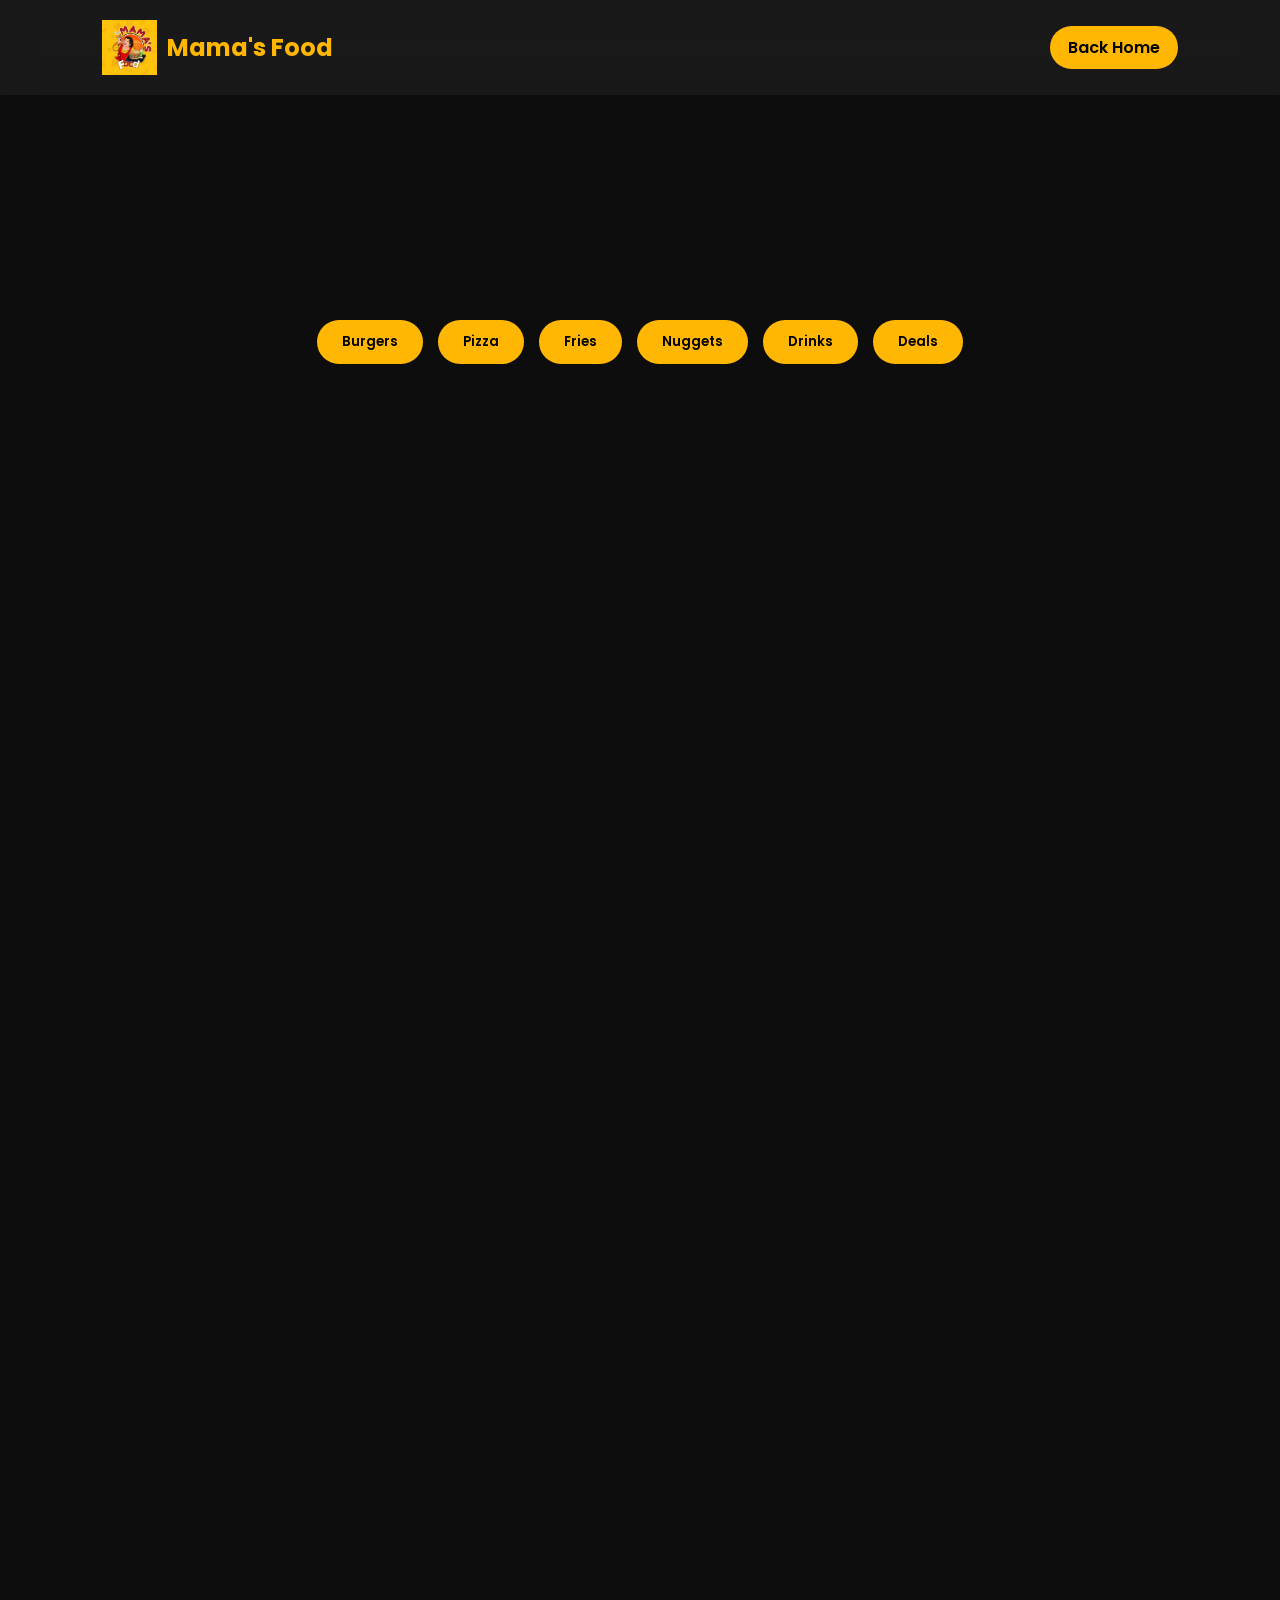
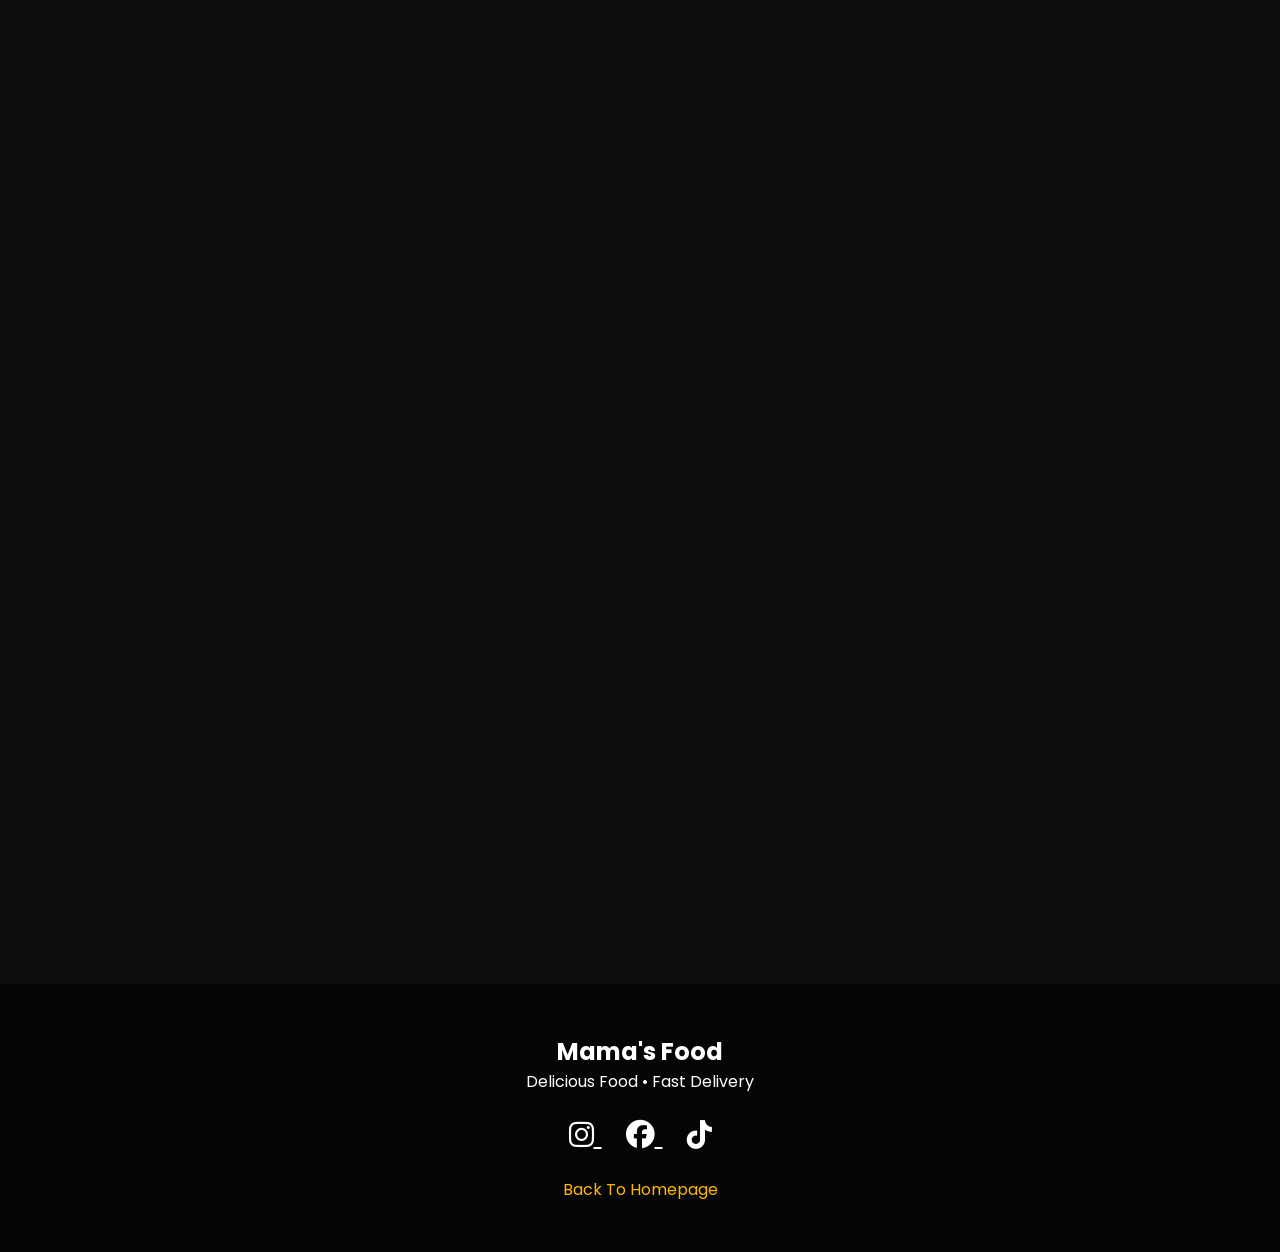
==== menu.html @ 86e077c3 "Add files via upload" ====
<!DOCTYPE html>
<html lang="en">
<head>
    <meta charset="UTF-8">
    <meta name="viewport" content="width=device-width, initial-scale=1.0">
    <title>Menu | Mama's Food</title>

    <link rel="stylesheet" href="style.css">

    <!-- AOS -->
    <link rel="stylesheet"
    href="https://unpkg.com/aos@2.3.4/dist/aos.css">

    <!-- Font Awesome -->
    <link rel="stylesheet"
    href="https://cdnjs.cloudflare.com/ajax/libs/font-awesome/6.5.1/css/all.min.css">
</head>
<body>

    <!-- Navigation -->
    <nav>

        <div class="logo">
            <img src="images/logo.png" alt="logo">
            <h2>Mama's Food</h2>
        </div>

        <ul>
            <li>
                <a href="index.html" class="menu-btn">
                    Back Home
                </a>
            </li>
        </ul>

    </nav>

    <!-- Header -->
    <section class="menu-header">

        <h1 data-aos="zoom-in">
            Our Delicious Menu
        </h1>

        <p data-aos="fade-up">
            Freshly prepared food made with love.
        </p>

    </section>

    <!-- Categories -->
    <section class="categories">

        <button>Burgers</button>
        <button>Pizza</button>
        <button>Fries</button>
        <button>Nuggets</button>
        <button>Drinks</button>
        <button>Deals</button>

    </section>

    <!-- Menu Grid -->
    <section class="menu-grid">

        <!-- Burger -->
        <div class="menu-card" data-aos="fade-up">

            <img src="images/burger.jpg" alt="Burger">

            <div class="menu-info">

                <h3>Zinger Burger</h3>

                <p>
                    Crispy chicken fillet,
                    fresh vegetables and cheese.
                </p>

                <span>Rs. 699</span>

                <button>Order Now</button>

            </div>

        </div>

        <!-- Pizza -->
        <div class="menu-card" data-aos="fade-up">

            <img src="images/pizza.jpg" alt="Pizza">

            <div class="menu-info">

                <h3>Chicken Fajita Pizza</h3>

                <p>
                    Cheese loaded pizza
                    with premium toppings.
                </p>

                <span>Rs. 1499</span>

                <button>Order Now</button>

            </div>

        </div>

        <!-- Fries -->
        <div class="menu-card" data-aos="fade-up">

            <img src="images/fries.jpg" alt="Fries">

            <div class="menu-info">

                <h3>French Fries</h3>

                <p>
                    Crispy golden fries
                    with special seasoning.
                </p>

                <span>Rs. 399</span>

                <button>Order Now</button>

            </div>

        </div>

        <!-- Nuggets -->
        <div class="menu-card" data-aos="fade-up">

            <img src="images/nuggets.png" alt="Nuggets">

            <div class="menu-info">

                <h3>Chicken Nuggets</h3>

                <p>
                    Crunchy nuggets served
                    with delicious sauces.
                </p>

                <span>Rs. 599</span>

                <button>Order Now</button>

            </div>

        </div>

        <!-- Drink -->
        <div class="menu-card" data-aos="fade-up">

            <img src="images/drink.png" alt="Drink">

            <div class="menu-info">

                <h3>Cold Drink</h3>

                <p>
                    Refreshing chilled drink
                    available in multiple flavors.
                </p>

                <span>Rs. 199</span>

                <button>Order Now</button>

            </div>

        </div>

        <!-- Deal -->
        <div class="menu-card" data-aos="fade-up">

            <img src="images/family.png" alt="Deal">

            <div class="menu-info">

                <h3>Family Deal</h3>

                <p>
                    2 Burgers + Fries +
                    Drinks at a discounted price.
                </p>

                <span>Rs. 1999</span>

                <button>Order Now</button>

            </div>

        </div>

    </section>

    <!-- Special Deal Section -->
    <section class="special-deal">

        <div class="deal-box"
             data-aos="zoom-in">

            <h2>
                Deal Of The Day
            </h2>

            <h1>
                Burger + Fries + Drink
            </h1>

            <h3>
                Only Rs. 999
            </h3>

            <div id="countdown">
                12:00:00
            </div>

            <button>
                Grab This Deal
            </button>

        </div>

    </section>

    <!-- Why Choose Us -->
    <section class="why-us">

        <h2 data-aos="fade-up">
            Why Choose Mama's Food?
        </h2>

        <div class="why-container">

            <div class="why-card"
                 data-aos="fade-right">

                <i class="fa-solid fa-burger"></i>

                <h3>Fresh Ingredients</h3>

                <p>
                    We use fresh ingredients
                    every day.
                </p>

            </div>

            <div class="why-card"
                 data-aos="zoom-in">

                <i class="fa-solid fa-truck-fast"></i>

                <h3>Fast Delivery</h3>

                <p>
                    Quick delivery right
                    to your doorstep.
                </p>

            </div>

            <div class="why-card"
                 data-aos="fade-left">

                <i class="fa-solid fa-star"></i>

                <h3>Top Rated</h3>

                <p>
                    Loved by thousands
                    of happy customers.
                </p>

            </div>

        </div>

    </section>

    <!-- Footer -->
    <footer>

        <h2>Mama's Food</h2>

        <p>
            Delicious Food • Fast Delivery
        </p>

        <div class="socials">

            <a href="#">
                <i class="fab fa-instagram"></i>
            </a>

            <a href="#">
                <i class="fab fa-facebook"></i>
            </a>

            <a href="#">
                <i class="fab fa-tiktok"></i>
            </a>

        </div>

        <a href="index.html"
           class="back-home">
            Back To Homepage
        </a>

    </footer>

    <!-- AOS -->
    <script src="https://unpkg.com/aos@2.3.4/dist/aos.js"></script>

    <!-- JS -->
    <script src="script.js"></script>

</body>
</html>
---- style.css ----
/* =========================
   GOOGLE FONT
========================= */

@import url('https://fonts.googleapis.com/css2?family=Poppins:wght@300;400;500;600;700;800&display=swap');

*{
    margin:0;
    padding:0;
    box-sizing:border-box;
    font-family:'Poppins',sans-serif;
}

html{
    scroll-behavior:smooth;
}

body{
    background:#0d0d0d;
    color:white;
    overflow-x:hidden;
}

/* =========================
   LOADER
========================= */

#loader{
    position:fixed;
    width:100%;
    height:100vh;
    background:#000;
    display:flex;
    justify-content:center;
    align-items:center;
    z-index:9999;
}

#loader h1{
    font-size:4rem;
    color:#ffb703;
}

/* =========================
   NAVBAR
========================= */

nav{
    position:fixed;
    width:100%;
    top:0;
    left:0;
    z-index:1000;

    display:flex;
    justify-content:space-between;
    align-items:center;

    padding:20px 8%;

    backdrop-filter:blur(20px);
    background:rgba(255,255,255,.05);
}

.logo{
    display:flex;
    align-items:center;
    gap:10px;
}

.logo img{
    width:55px;
}

.logo h2{
    color:#ffb703;
}

nav ul{
    display:flex;
    gap:25px;
    list-style:none;
}

nav a{
    text-decoration:none;
    color:white;
    transition:.3s;
}

nav a:hover{
    color:#ffb703;
}

.menu-btn{
    background:#ffb703;
    color:black !important;
    padding:10px 18px;
    border-radius:50px;
    font-weight:600;
}

/* =========================
   HERO
========================= */

#home{
    min-height:100vh;

    display:flex;
    align-items:center;
    justify-content:space-between;

    padding:120px 8%;
}

.hero-left{
    width:50%;
}

.hero-left h1{
    font-size:4rem;
    line-height:1.2;
}

.hero-left p{
    margin:20px 0;
    color:#cccccc;
    max-width:500px;
}

.main-btn{
    display:inline-block;
    padding:15px 35px;

    background:#ffb703;
    color:black;

    text-decoration:none;
    border-radius:50px;

    font-weight:700;
    transition:.4s;
}

.main-btn:hover{
    transform:translateY(-5px);
}

.hero-right{
    width:50%;
    position:relative;
}

#three-container{
    width:100%;
    height:500px;
}

.platter{
    width:450px;

    position:absolute;
    right:0;
    top:50%;

    transform:translateY(-50%);
    animation:spin 18s linear infinite;
}

@keyframes spin{
    from{
        transform:translateY(-50%) rotate(0deg);
    }
    to{
        transform:translateY(-50%) rotate(360deg);
    }
}

/* =========================
   FEATURED FOODS
========================= */

#foods{
    padding:100px 8%;
}

#foods h2{
    text-align:center;
    font-size:3rem;
    margin-bottom:50px;
}

.food-container{
    display:flex;
    flex-direction:column;
    gap:40px;
}

.food-card{
    display:flex;
    gap:30px;

    background:rgba(255,255,255,.05);
    backdrop-filter:blur(15px);

    border:1px solid rgba(255,255,255,.1);

    border-radius:20px;
    overflow:hidden;

    transition:.4s;
}

.food-card:hover{
    transform:translateY(-10px);
}

.food-card img{
    width:320px;
    object-fit:cover;
}

.food-info{
    padding:30px;
}

.food-info h3{
    margin-bottom:15px;
    font-size:2rem;
}

.food-info p{
    color:#cccccc;
    margin-bottom:15px;
}

.food-info span{
    color:#ffb703;
    font-size:1.3rem;
    font-weight:700;
}

/* =========================
   ABOUT
========================= */

#about{
    padding:100px 8%;
}

.about-content{
    text-align:center;
}

.about-content h2{
    font-size:3rem;
    margin-bottom:25px;
}

.about-content p{
    max-width:900px;
    margin:auto;
    color:#cccccc;
    line-height:1.8;
}

.stats{
    display:flex;
    justify-content:center;
    gap:50px;
    margin-top:50px;
}

.stat{
    background:rgba(255,255,255,.05);
    padding:30px;
    border-radius:20px;
}

.stat h3{
    color:#ffb703;
    font-size:2rem;
}

/* =========================
   CONTACT
========================= */

#contact{
    padding:100px 8%;
}

#contact h2{
    text-align:center;
    font-size:3rem;
    margin-bottom:50px;
}

.contact-container{
    display:grid;
    grid-template-columns:repeat(3,1fr);
    gap:30px;
}

.contact-box{
    text-align:center;

    padding:40px;

    border-radius:20px;

    background:rgba(255,255,255,.05);

    transition:.4s;
}

.contact-box:hover{
    transform:translateY(-10px);
}

.contact-box i{
    font-size:3rem;
    color:#ffb703;
    margin-bottom:20px;
}

.contact-box a{
    color:#ffb703;
    text-decoration:none;
}

/* =========================
   MENU PAGE
========================= */

.menu-header{
    text-align:center;
    padding-top:150px;
}

.menu-header h1{
    font-size:4rem;
}

.categories{
    display:flex;
    justify-content:center;
    flex-wrap:wrap;
    gap:15px;

    padding:50px;
}

.categories button{
    padding:12px 25px;

    border:none;

    border-radius:50px;

    background:#ffb703;

    cursor:pointer;

    font-weight:600;
}

.menu-grid{
    padding:50px 8%;

    display:grid;
    grid-template-columns:repeat(auto-fit,minmax(300px,1fr));
    gap:30px;
}

.menu-card{
    overflow:hidden;

    border-radius:20px;

    background:rgba(255,255,255,.05);

    transition:.4s;
}

.menu-card:hover{
    transform:translateY(-10px);
}

.menu-card img{
    width:100%;
    height:250px;
    object-fit:cover;
}

.menu-info{
    padding:25px;
}

.menu-info h3{
    margin-bottom:10px;
}

.menu-info p{
    color:#ccc;
}

.menu-info span{
    display:block;
    margin:15px 0;

    color:#ffb703;
    font-weight:700;
}

.menu-info button{
    width:100%;

    border:none;

    padding:12px;

    background:#ffb703;

    border-radius:50px;

    cursor:pointer;
}

/* =========================
   SPECIAL DEAL
========================= */

.special-deal{
    padding:100px 8%;
}

.deal-box{
    text-align:center;

    background:linear-gradient(
    135deg,
    #ffb703,
    #ff8c00
    );

    color:black;

    border-radius:30px;

    padding:60px;
}

#countdown{
    font-size:2rem;
    margin:25px 0;
    font-weight:bold;
}

/* =========================
   WHY US
========================= */

.why-us{
    padding:100px 8%;
}

.why-us h2{
    text-align:center;
    margin-bottom:50px;
}

.why-container{
    display:grid;
    grid-template-columns:repeat(3,1fr);
    gap:30px;
}

.why-card{
    text-align:center;
    padding:40px;

    background:rgba(255,255,255,.05);
    border-radius:20px;
}

.why-card i{
    font-size:3rem;
    color:#ffb703;
    margin-bottom:15px;
}

/* =========================
   FOOTER
========================= */

footer{
    text-align:center;
    padding:50px 20px;
    background:#050505;
}

.socials{
    margin:20px 0;
}

.socials a{
    color:white;
    font-size:1.8rem;
    margin:0 12px;
}

.back-home{
    color:#ffb703;
    text-decoration:none;
}

/* =========================
   WHATSAPP BUTTON
========================= */

.whatsapp-btn{
    position:fixed;
    bottom:25px;
    right:25px;

    width:65px;
    height:65px;

    background:#25D366;

    border-radius:50%;

    display:flex;
    justify-content:center;
    align-items:center;

    color:white;
    font-size:2rem;

    z-index:1000;
}

/* =========================
   RESPONSIVE
========================= */

@media(max-width:900px){

    #home{
        flex-direction:column;
        text-align:center;
    }

    .hero-left,
    .hero-right{
        width:100%;
    }

    .hero-left h1{
        font-size:3rem;
    }

    .platter{
        width:320px;
    }

    .food-card{
        flex-direction:column;
    }

    .food-card img{
        width:100%;
    }

    .stats{
        flex-direction:column;
    }

    .contact-container{
        grid-template-columns:1fr;
    }

    .why-container{
        grid-template-columns:1fr;
    }

    nav{
        flex-direction:column;
        gap:15px;
    }

    nav ul{
        flex-wrap:wrap;
        justify-content:center;
    }
}
.particle{
    position:fixed;
    width:6px;
    height:6px;
    background:#ffb703;
    border-radius:50%;
    opacity:.4;
    pointer-events:none;
    animation:floatParticle linear infinite;
}

@keyframes floatParticle{
    from{
        transform:translateY(0);
    }
    to{
        transform:translateY(-120vh);
    }
}
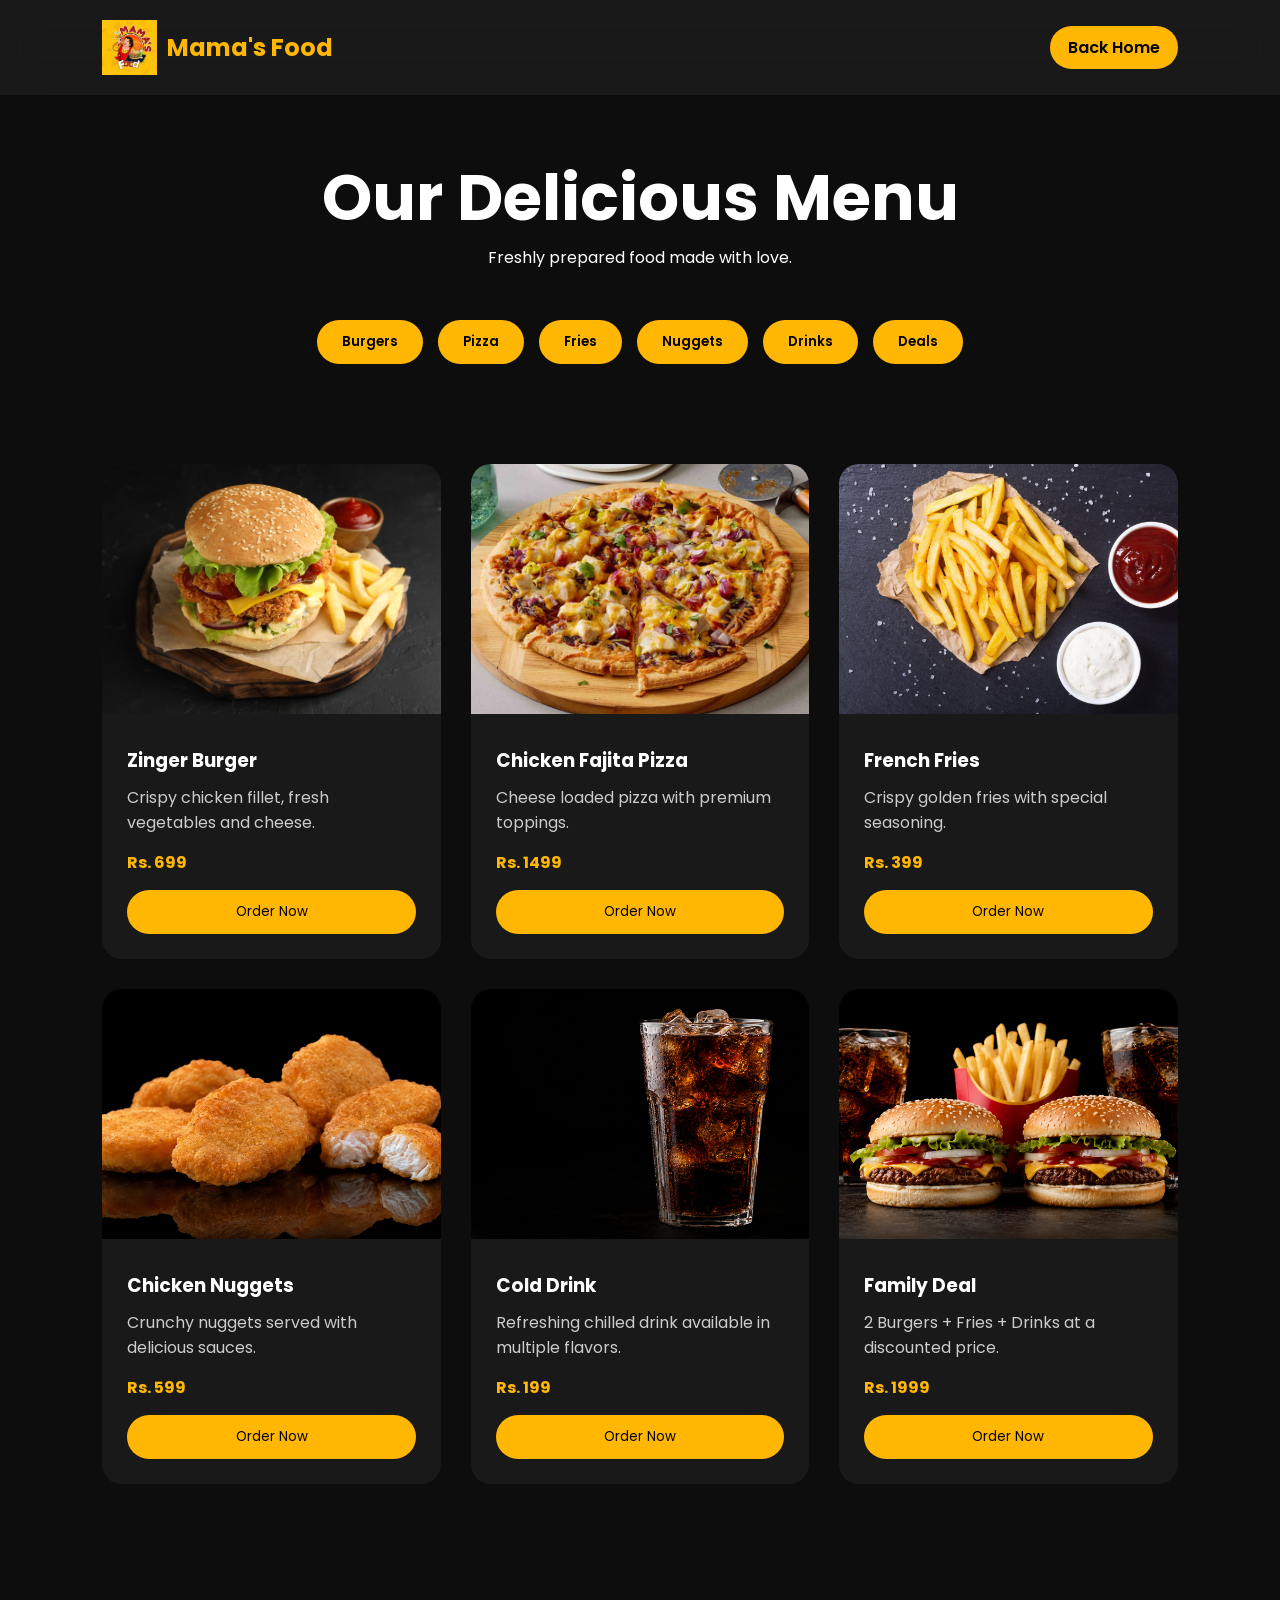
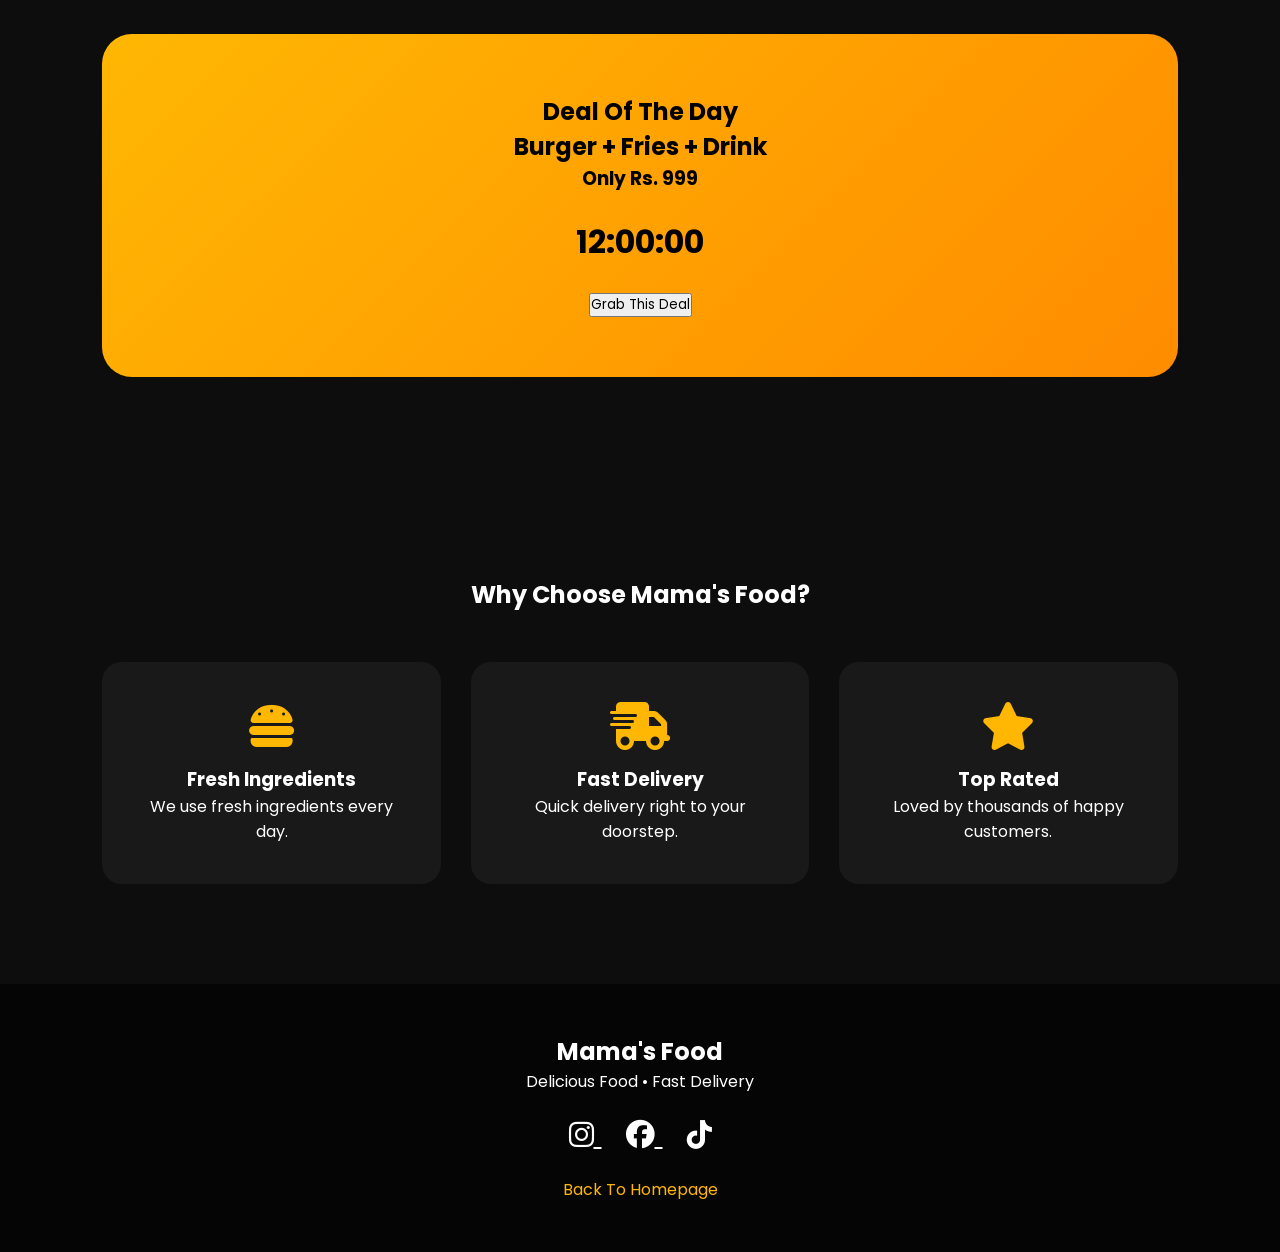
==== commit b834bbf3: "Update menu.html" ====
--- a/menu.html
+++ b/menu.html
@@ -7,9 +7,6 @@
 
     <link rel="stylesheet" href="style.css">
 
-    <!-- AOS -->
-    <link rel="stylesheet"
-    href="https://unpkg.com/aos@2.3.4/dist/aos.css">
 
     <!-- Font Awesome -->
     <link rel="stylesheet"
@@ -321,4 +318,4 @@
     <script src="script.js"></script>
 
 </body>
-</html>+</html>
--- a/style.css
+++ b/style.css
@@ -21,25 +21,7 @@
     overflow-x:hidden;
 }
 
-/* =========================
-   LOADER
-========================= */
-
-#loader{
-    position:fixed;
-    width:100%;
-    height:100vh;
-    background:#000;
-    display:flex;
-    justify-content:center;
-    align-items:center;
-    z-index:9999;
-}
-
-#loader h1{
-    font-size:4rem;
-    color:#ffb703;
-}
+
 
 /* =========================
    NAVBAR
@@ -614,4 +596,4 @@
     to{
         transform:translateY(-120vh);
     }
-}+}
